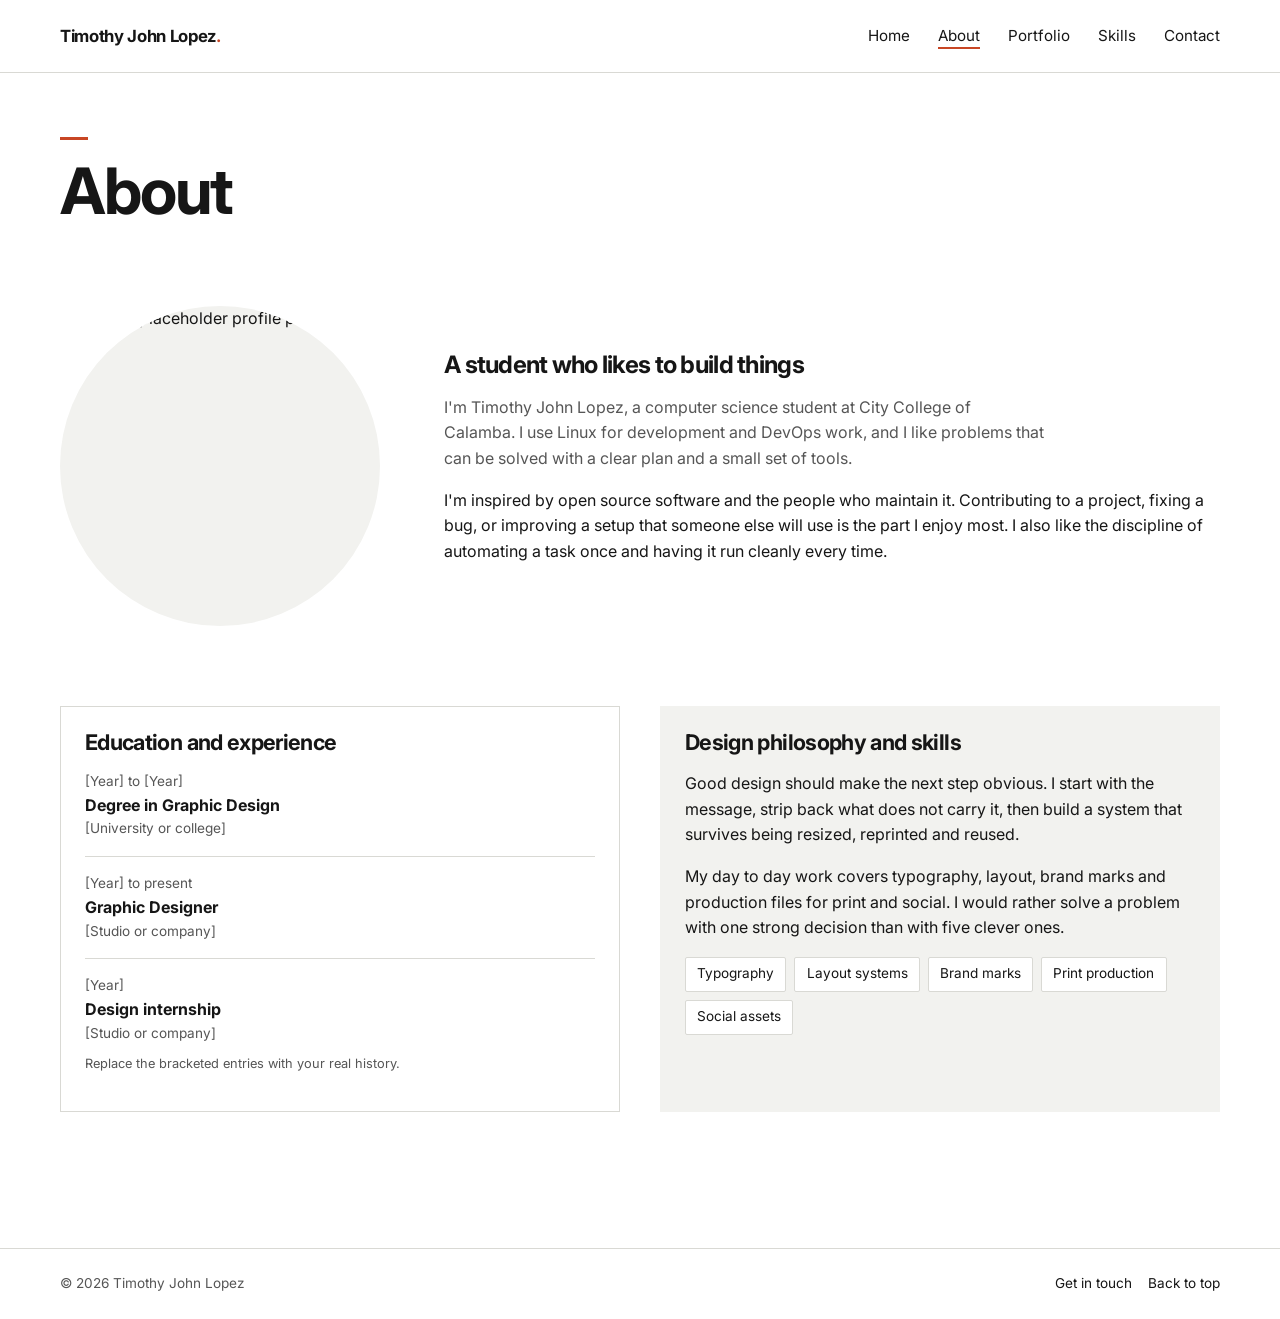
==== about.html @ f4013ae1 "Publish sample portfolio site" ====
<!doctype html>
<html lang="en">
<head>
  <meta charset="utf-8">
  <meta name="viewport" content="width=device-width, initial-scale=1">
  <title>About | Timothy John Lopez, Graphic Designer</title>
  <meta name="description" content="Background, experience and design approach of Timothy John Lopez, graphic designer.">
  <link rel="preconnect" href="https://fonts.googleapis.com">
  <link rel="preconnect" href="https://fonts.gstatic.com" crossorigin>
  <link href="https://fonts.googleapis.com/css2?family=Inter:wght@400;500;600;700&display=swap" rel="stylesheet">
  <link rel="stylesheet" href="style.css">
  <script src="script.js" defer></script>
</head>
<body id="top">
  <header class="site-header">
    <div class="container nav-inner">
      <a class="logo" href="index.html">Timothy John Lopez<span class="logo-dot">.</span></a>
      <button class="nav-toggle" type="button" aria-expanded="false" aria-controls="primary-nav" aria-label="Open menu">
        <span></span><span></span>
      </button>
      <nav class="primary-nav" id="primary-nav" aria-label="Primary navigation">
        <ul>
          <li><a href="index.html">Home</a></li>
          <li><a href="about.html" aria-current="page">About</a></li>
          <li><a href="portfolio.html">Portfolio</a></li>
          <li><a href="skills.html">Skills</a></li>
          <li><a href="contact.html">Contact</a></li>
        </ul>
      </nav>
    </div>
  </header>

  <main>
    <div class="container page-head">
      <span class="section-marker" aria-hidden="true"></span>
      <h1>About</h1>
    </div>

    <!-- Bio: circular portrait placeholder beside a short introduction. -->
    <section class="section--tight" aria-labelledby="bio-title">
      <div class="container bio">
        <img class="portrait" src="https://via.placeholder.com/640x640/ddddd8/4a4a4a?text=Portrait" alt="Circular placeholder profile photo" data-placeholder>
        <div>
          <h2 id="bio-title">A student who likes to build things</h2>
          <p class="lede">I'm Timothy John Lopez, a computer science student at City College of Calamba. I use Linux for development and DevOps work, and I like problems that can be solved with a clear plan and a small set of tools.</p>
          <p>I'm inspired by open source software and the people who maintain it. Contributing to a project, fixing a bug, or improving a setup that someone else will use is the part I enjoy most. I also like the discipline of automating a task once and having it run cleanly every time.</p>
        </div>
      </div>
    </section>

    <!-- Two columns with deliberately different treatments: a record and a statement. -->
    <section class="section--tight" aria-label="Background and approach">
      <div class="container two-col">
        <div class="panel">
          <h2>Education and experience</h2>
          <ul class="timeline">
            <li>
              <span>[Year] to [Year]</span>
              <strong>Degree in Graphic Design</strong>
              <small>[University or college]</small>
            </li>
            <li>
              <span>[Year] to present</span>
              <strong>Graphic Designer</strong>
              <small>[Studio or company]</small>
            </li>
            <li>
              <span>[Year]</span>
              <strong>Design internship</strong>
              <small>[Studio or company]</small>
            </li>
          </ul>
          <p class="note">Replace the bracketed entries with your real history.</p>
        </div>
        <div class="panel panel--tint">
          <h2>Design philosophy and skills</h2>
          <p>Good design should make the next step obvious. I start with the message, strip back what does not carry it, then build a system that survives being resized, reprinted and reused.</p>
          <p>My day to day work covers typography, layout, brand marks and production files for print and social. I would rather solve a problem with one strong decision than with five clever ones.</p>
          <ul class="tag-list">
            <li>Typography</li>
            <li>Layout systems</li>
            <li>Brand marks</li>
            <li>Print production</li>
            <li>Social assets</li>
          </ul>
        </div>
      </div>
    </section>
  </main>

  <footer class="site-footer">
    <div class="container footer-inner">
      <span>&copy; <span id="year">2026</span> Timothy John Lopez</span>
      <div class="footer-links">
        <a href="contact.html">Get in touch</a>
        <a href="#top">Back to top</a>
      </div>
    </div>
  </footer>
</body>
</html>
---- style.css ----
/*
  Design notes, written down per R-31.

  Direction: minimalist editorial portfolio, from the project brief.
  Palette: white and warm greys plus one brick accent (#c84624), sole accent by brief (R-01, R-29).
  Type: Inter with Helvetica fallback, chosen for neutral, legible screen forms (R-06).
  Accent use: section marker, current nav state, primary buttons, focus ring. Nowhere else (R-29).
  Radius: 2px on controls, 50% for the portrait and social icons, pill only on the project pager (R-11).
  Motif: short accent rule above section headings, an editorial print marker (R-20).
  Dials: ENERGY 2, RHYTHM 2, MOTION 1. Hover and focus only, no decorative loops (R-19).
  Theme: light only, specified by the brief so artwork sits on white (R-21).
  Contrast: ink #161616, muted #565656 (7.4:1 on white), accent #c84624 (4.8:1 on white) (R-25).
  Hero scrim: solid translucent black, a readability layer rather than a decorative gradient (R-01).
  Work grids are uniform on purpose: repeated work samples keep attention on the artwork (R-14).
*/

:root {
  --paper: #ffffff;
  --paper-2: #f2f2ef;
  --ink: #161616;
  --muted: #565656;
  --line: #d9d9d4;
  --accent: #c84624;
  --accent-deep: #a9381c;
  --max: 1160px;
  --s1: 0.5rem;
  --s2: 1rem;
  --s3: 1.5rem;
  --s4: 2.5rem;
  --s5: 4rem;
  --s6: 6rem;
  --radius: 2px;
}

*,
*::before,
*::after {
  box-sizing: border-box;
}

html {
  scroll-behavior: smooth;
}

body {
  margin: 0;
  background: var(--paper);
  color: var(--ink);
  font-family: "Inter", "Helvetica Neue", Helvetica, Arial, sans-serif;
  font-size: 16px;
  line-height: 1.6;
  -webkit-font-smoothing: antialiased;
}

img {
  display: block;
  max-width: 100%;
  height: auto;
}

a {
  color: inherit;
}

button,
input,
textarea {
  font: inherit;
}

[hidden] {
  display: none !important;
}

:focus-visible {
  outline: 2px solid var(--accent);
  outline-offset: 3px;
}

.container {
  width: min(100% - 2.5rem, var(--max));
  margin-inline: auto;
}

/* Header and navigation. Solid surface, no blur, so hierarchy stays flat and readable. */
.site-header {
  position: sticky;
  top: 0;
  z-index: 50;
  background: var(--paper);
  border-bottom: 1px solid var(--line);
}

.nav-inner {
  display: flex;
  align-items: center;
  justify-content: space-between;
  gap: var(--s2);
  min-height: 72px;
}

.logo {
  font-size: 1.05rem;
  font-weight: 700;
  letter-spacing: -0.02em;
  text-decoration: none;
}

.logo-dot {
  color: var(--accent);
}

.primary-nav ul {
  display: flex;
  align-items: center;
  gap: 1.75rem;
  margin: 0;
  padding: 0;
  list-style: none;
}

.primary-nav a {
  display: inline-block;
  padding-block: 0.4rem;
  font-size: 0.95rem;
  text-decoration: none;
  text-underline-offset: 6px;
}

.primary-nav a:hover,
.primary-nav a[aria-current="page"] {
  text-decoration: underline;
  text-decoration-color: var(--accent);
  text-decoration-thickness: 2px;
}

.nav-toggle {
  display: none;
  flex-direction: column;
  align-items: center;
  justify-content: center;
  gap: 5px;
  width: 44px;
  height: 44px;
  background: transparent;
  border: 1px solid var(--line);
  border-radius: var(--radius);
  cursor: pointer;
}

.nav-toggle span {
  display: block;
  width: 22px;
  height: 2px;
  background: var(--ink);
  transition: transform 0.15s ease;
}

.nav-toggle[aria-expanded="true"] span:first-child {
  transform: translateY(3.5px) rotate(45deg);
}

.nav-toggle[aria-expanded="true"] span:last-child {
  transform: translateY(-3.5px) rotate(-45deg);
}

/* Shared section furniture. */
.section {
  padding-block: var(--s5);
}

.section--tight {
  padding-block: var(--s4);
}

.section-marker {
  display: block;
  width: 28px;
  height: 3px;
  margin-bottom: var(--s2);
  background: var(--accent);
}

.section-head {
  margin-bottom: var(--s4);
}

h1,
h2,
h3,
p {
  margin-top: 0;
}

h1,
h2 {
  margin-bottom: 0;
  font-weight: 700;
  letter-spacing: -0.03em;
  line-height: 1.1;
}

.section-head h2 {
  font-size: clamp(1.75rem, 4vw, 2.5rem);
}

.page-head {
  padding-block: var(--s5) var(--s4);
}

.page-head h1 {
  font-size: clamp(2.25rem, 7vw, 4rem);
}

.lede {
  max-width: 60ch;
  margin-top: var(--s2);
  color: var(--muted);
}

.note {
  margin-top: 0.6rem;
  color: var(--muted);
  font-size: 0.8rem;
}

/* Buttons. */
.btn {
  display: inline-flex;
  align-items: center;
  justify-content: center;
  min-height: 44px;
  padding: 0.7rem 1.2rem;
  border: 1px solid var(--accent);
  border-radius: var(--radius);
  background: var(--accent);
  color: #ffffff;
  font-weight: 600;
  text-decoration: none;
  cursor: pointer;
}

.btn:hover {
  border-color: var(--accent-deep);
  background: var(--accent-deep);
}

.btn--ghost {
  border-color: var(--line);
  background: transparent;
  color: var(--ink);
}

.btn--ghost:hover {
  border-color: var(--ink);
  background: var(--paper-2);
  color: var(--ink);
}

/* Media wrappers carry the loading state before a placeholder image resolves. */
.media {
  overflow: hidden;
  background: var(--paper-2);
}

.media img {
  width: 100%;
  height: 100%;
  object-fit: cover;
}

/* Home hero. The scrim is functional: it guarantees text contrast over any image. */
.hero {
  position: relative;
  display: grid;
  align-items: end;
  min-height: min(78vh, 720px);
  overflow: hidden;
  background: #2b2b2b;
}

.hero__img,
.hero__scrim {
  position: absolute;
  inset: 0;
}

.hero__img {
  width: 100%;
  height: 100%;
  object-fit: cover;
}

.hero__scrim {
  background: rgba(12, 12, 12, 0.62);
}

.hero__content {
  position: relative;
  padding-block: var(--s6);
  color: #ffffff;
}

.hero h1 {
  max-width: 20ch;
  margin-bottom: var(--s2);
  font-size: clamp(2.25rem, 6vw, 4.25rem);
}

.hero p {
  max-width: 52ch;
  margin-bottom: var(--s3);
  color: #ededed;
  font-size: 1.05rem;
}

/* Featured work and gallery grids. */
.work-grid,
.gallery {
  display: grid;
  grid-template-columns: repeat(3, minmax(0, 1fr));
  gap: var(--s3);
}

.work-card {
  display: block;
  text-decoration: none;
}

.work-card .media {
  aspect-ratio: 4 / 3;
}

.work-card:hover .media img {
  opacity: 0.88;
}

.work-card__meta {
  display: flex;
  justify-content: space-between;
  gap: var(--s2);
  margin-top: 0.85rem;
  padding-top: 0.85rem;
  border-top: 1px solid var(--line);
}

.work-card__title {
  font-weight: 600;
}

.work-card__cat {
  color: var(--muted);
  font-size: 0.85rem;
}

.filters {
  display: flex;
  flex-wrap: wrap;
  gap: 0.5rem;
  margin-bottom: var(--s4);
}

.filter-btn {
  min-height: 44px;
  padding-inline: var(--s2);
  border: 1px solid var(--line);
  border-radius: var(--radius);
  background: transparent;
  color: var(--ink);
  font-size: 0.9rem;
  cursor: pointer;
}

.filter-btn:hover {
  border-color: var(--ink);
}

.filter-btn[aria-pressed="true"] {
  border-color: var(--ink);
  background: var(--ink);
  color: #ffffff;
}

.gallery {
  gap: var(--s4) var(--s2);
}

.gallery__item {
  margin: 0;
  min-width: 0;
}

.gallery__item a {
  display: block;
  text-decoration: none;
}

.gallery .media {
  aspect-ratio: 7 / 5;
}

.gallery__caption {
  padding-top: 0.7rem;
}

.gallery__caption strong {
  display: block;
  font-size: 0.95rem;
}

.gallery__caption span {
  color: var(--muted);
  font-size: 0.8rem;
}

.grid-empty {
  margin: 0;
  padding: var(--s4);
  border: 1px dashed var(--line);
  color: var(--muted);
  text-align: center;
}

/* About page. Left column reads as a record, right column as a statement. */
.bio {
  display: grid;
  grid-template-columns: 320px minmax(0, 1fr);
  align-items: center;
  gap: var(--s5);
}

.portrait {
  width: 320px;
  height: 320px;
  border-radius: 50%;
  object-fit: cover;
  background: var(--paper-2);
}

.two-col {
  display: grid;
  grid-template-columns: repeat(2, minmax(0, 1fr));
  gap: var(--s4);
}

.panel {
  padding: var(--s3);
  border: 1px solid var(--line);
}

.panel--tint {
  border-color: transparent;
  background: var(--paper-2);
}

.panel h2 {
  margin-bottom: var(--s2);
  font-size: 1.35rem;
}

.timeline {
  margin: 0;
  padding: 0;
  list-style: none;
}

.timeline li {
  padding-block: var(--s2);
  border-bottom: 1px solid var(--line);
}

.timeline li:first-child {
  padding-top: 0;
}

.timeline li:last-child {
  border-bottom: 0;
  padding-bottom: 0;
}

.timeline span,
.timeline small {
  display: block;
  color: var(--muted);
  font-size: 0.85rem;
}

.tag-list {
  display: flex;
  flex-wrap: wrap;
  gap: 0.5rem;
  margin: var(--s2) 0 0;
  padding: 0;
  list-style: none;
}

.tag-list li {
  padding: 0.35rem 0.7rem;
  border: 1px solid var(--line);
  border-radius: var(--radius);
  background: var(--paper);
  font-size: 0.85rem;
}

/* Project detail. */
.project-head h1 {
  font-size: clamp(2.25rem, 6vw, 3.75rem);
}

.project-main {
  aspect-ratio: 16 / 9;
}

.info-grid,
.visuals {
  display: grid;
  grid-template-columns: repeat(2, minmax(0, 1fr));
  gap: var(--s4);
}

.info-grid h2,
.visuals h2 {
  margin-bottom: var(--s2);
  font-size: 1.35rem;
}

.tool-list {
  display: flex;
  flex-wrap: wrap;
  gap: 0.5rem;
  margin: 0;
  padding: 0;
  list-style: none;
}

.tool-list li {
  padding: 0.35rem 0.7rem;
  border-radius: var(--radius);
  background: var(--paper-2);
  font-size: 0.9rem;
}

.visuals figure {
  margin: 0;
}

.visuals .media {
  aspect-ratio: 8 / 5;
}

.visuals figcaption {
  padding-top: 0.6rem;
  color: var(--muted);
  font-size: 0.85rem;
}

.pager {
  display: flex;
  align-items: stretch;
  justify-content: center;
  width: max-content;
  max-width: 100%;
  margin: var(--s5) auto 0;
  overflow: hidden;
  border: 1px solid var(--line);
  border-radius: 999px;
}

.pager a {
  display: inline-flex;
  align-items: center;
  min-height: 46px;
  padding: 0.6rem 1.4rem;
  font-size: 0.9rem;
  text-decoration: none;
}

.pager a:hover {
  background: var(--paper-2);
  color: var(--accent-deep);
}

.pager__divider {
  width: 1px;
  background: var(--line);
}

/* Skills page. */
.skill-row + .skill-row {
  margin-top: 1.1rem;
}

.skill-row__head {
  display: flex;
  justify-content: space-between;
  gap: var(--s2);
  margin-bottom: 0.4rem;
  font-size: 0.9rem;
}

.skill-row__level {
  color: var(--muted);
}

.bar {
  height: 6px;
  overflow: hidden;
  border-radius: var(--radius);
  background: var(--paper-2);
}

.bar span {
  display: block;
  height: 100%;
  border-radius: var(--radius);
  background: var(--accent);
}

.soft-list {
  margin: 0;
  padding: 0;
  list-style: none;
}

.soft-list li {
  padding-block: 0.9rem;
  border-bottom: 1px solid var(--line);
}

.soft-list li:first-child {
  padding-top: 0;
}

.soft-list li:last-child {
  border-bottom: 0;
  padding-bottom: 0;
}

.soft-list strong,
.soft-list span {
  display: block;
}

.soft-list span {
  color: var(--muted);
  font-size: 0.9rem;
}

.resume {
  margin-top: var(--s4);
  text-align: center;
}

.testimonial {
  margin-top: var(--s5);
  padding: var(--s4);
  background: var(--paper-2);
}

.testimonial h2 {
  margin-bottom: var(--s2);
  font-size: 1.35rem;
}

.testimonial__placeholder {
  padding: var(--s3);
  border: 1px dashed var(--line);
  background: var(--paper);
  color: var(--muted);
}

/* Contact page. */
.contact-layout {
  display: grid;
  grid-template-columns: 280px minmax(0, 1fr);
  align-items: start;
  gap: var(--s5);
}

.socials {
  display: flex;
  gap: 0.75rem;
  margin: var(--s2) 0 0;
  padding: 0;
  list-style: none;
}

.socials a {
  display: grid;
  place-items: center;
  width: 48px;
  height: 48px;
  border: 1px solid var(--line);
  border-radius: 50%;
}

.socials a:hover {
  border-color: var(--accent);
  color: var(--accent);
}

.socials svg {
  width: 20px;
  height: 20px;
  fill: currentColor;
}

.form-card {
  max-width: 560px;
  margin-inline: auto;
}

.field {
  margin-bottom: 1.1rem;
}

.field label {
  display: block;
  margin-bottom: 0.4rem;
  font-size: 0.9rem;
  font-weight: 600;
}

.field input,
.field textarea {
  width: 100%;
  min-height: 44px;
  padding: 0.7rem 0.8rem;
  border: 1px solid var(--line);
  border-radius: var(--radius);
  background: #ffffff;
  color: var(--ink);
}

.field textarea {
  min-height: 140px;
  resize: vertical;
}

.form-status {
  margin-top: var(--s2);
  font-size: 0.9rem;
}

/* Footer. */
.site-footer {
  margin-top: var(--s6);
  padding-block: var(--s3);
  border-top: 1px solid var(--line);
}

.footer-inner {
  display: flex;
  flex-wrap: wrap;
  align-items: center;
  justify-content: space-between;
  gap: var(--s2);
  color: var(--muted);
  font-size: 0.85rem;
}

.footer-links {
  display: flex;
  gap: var(--s2);
}

.footer-inner a {
  color: var(--ink);
  text-decoration: none;
}

.footer-inner a:hover {
  color: var(--accent);
}

@media (max-width: 980px) {
  .work-grid,
  .gallery {
    grid-template-columns: repeat(2, minmax(0, 1fr));
  }

  .bio {
    grid-template-columns: 220px minmax(0, 1fr);
    gap: var(--s4);
  }

  .portrait {
    width: 220px;
    height: 220px;
  }

  .contact-layout {
    grid-template-columns: 1fr;
    gap: var(--s4);
  }
}

@media (max-width: 760px) {
  .nav-toggle {
    display: flex;
  }

  .primary-nav {
    display: none;
    position: absolute;
    top: 100%;
    right: 0;
    left: 0;
    border-bottom: 1px solid var(--line);
    background: var(--paper);
  }

  .primary-nav.is-open {
    display: block;
  }

  .primary-nav ul {
    flex-direction: column;
    align-items: stretch;
    gap: 0;
    padding: 0.5rem 1.25rem 1rem;
  }

  .primary-nav li + li {
    border-top: 1px solid var(--line);
  }

  .primary-nav a {
    padding-block: 0.85rem;
  }
}

@media (max-width: 640px) {
  .section {
    padding-block: var(--s4);
  }

  .page-head,
  .project-head {
    padding-block: var(--s4) var(--s3);
  }

  .hero__content {
    padding-block: var(--s5);
  }

  .bio,
  .two-col,
  .info-grid,
  .visuals {
    grid-template-columns: minmax(0, 1fr);
  }

  .bio {
    justify-items: start;
  }

  .work-grid,
  .gallery {
    grid-template-columns: minmax(0, 1fr);
  }

  .pager a {
    padding-inline: 0.9rem;
  }
}

@media (prefers-reduced-motion: reduce) {
  html {
    scroll-behavior: auto;
  }

  *,
  *::before,
  *::after {
    transition-duration: 0.01ms !important;
    animation-duration: 0.01ms !important;
  }
}
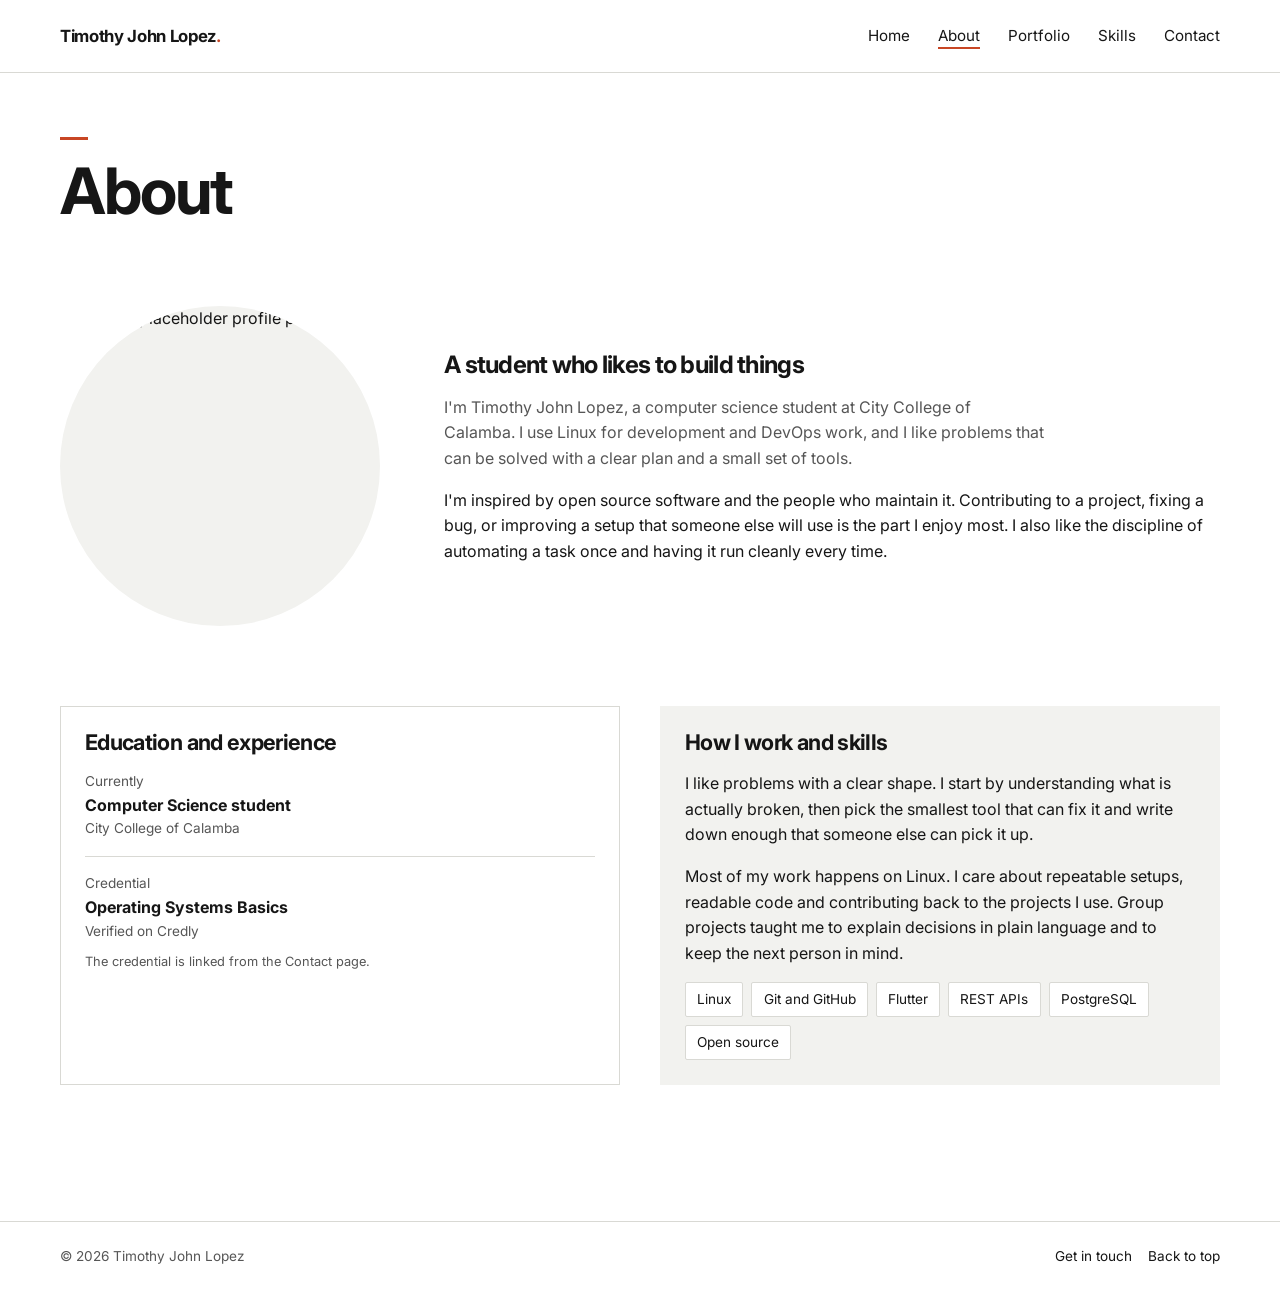
==== commit 0b784124: "Retarget site to CS and Linux profile, add user image" ====
--- a/about.html
+++ b/about.html
@@ -3,8 +3,8 @@
 <head>
   <meta charset="utf-8">
   <meta name="viewport" content="width=device-width, initial-scale=1">
-  <title>About | Timothy John Lopez, Graphic Designer</title>
-  <meta name="description" content="Background, experience and design approach of Timothy John Lopez, graphic designer.">
+  <title>About | Timothy John Lopez, Computer Science Student</title>
+  <meta name="description" content="Background, experience and approach of Timothy John Lopez, computer science student.">
   <link rel="preconnect" href="https://fonts.googleapis.com">
   <link rel="preconnect" href="https://fonts.gstatic.com" crossorigin>
   <link href="https://fonts.googleapis.com/css2?family=Inter:wght@400;500;600;700&display=swap" rel="stylesheet">
@@ -55,33 +55,29 @@
           <h2>Education and experience</h2>
           <ul class="timeline">
             <li>
-              <span>[Year] to [Year]</span>
-              <strong>Degree in Graphic Design</strong>
-              <small>[University or college]</small>
+              <span>Currently</span>
+              <strong>Computer Science student</strong>
+              <small>City College of Calamba</small>
             </li>
             <li>
-              <span>[Year] to present</span>
-              <strong>Graphic Designer</strong>
-              <small>[Studio or company]</small>
-            </li>
-            <li>
-              <span>[Year]</span>
-              <strong>Design internship</strong>
-              <small>[Studio or company]</small>
+              <span>Credential</span>
+              <strong>Operating Systems Basics</strong>
+              <small>Verified on Credly</small>
             </li>
           </ul>
-          <p class="note">Replace the bracketed entries with your real history.</p>
+          <p class="note">The credential is linked from the Contact page.</p>
         </div>
         <div class="panel panel--tint">
-          <h2>Design philosophy and skills</h2>
-          <p>Good design should make the next step obvious. I start with the message, strip back what does not carry it, then build a system that survives being resized, reprinted and reused.</p>
-          <p>My day to day work covers typography, layout, brand marks and production files for print and social. I would rather solve a problem with one strong decision than with five clever ones.</p>
+          <h2>How I work and skills</h2>
+          <p>I like problems with a clear shape. I start by understanding what is actually broken, then pick the smallest tool that can fix it and write down enough that someone else can pick it up.</p>
+          <p>Most of my work happens on Linux. I care about repeatable setups, readable code and contributing back to the projects I use. Group projects taught me to explain decisions in plain language and to keep the next person in mind.</p>
           <ul class="tag-list">
-            <li>Typography</li>
-            <li>Layout systems</li>
-            <li>Brand marks</li>
-            <li>Print production</li>
-            <li>Social assets</li>
+            <li>Linux</li>
+            <li>Git and GitHub</li>
+            <li>Flutter</li>
+            <li>REST APIs</li>
+            <li>PostgreSQL</li>
+            <li>Open source</li>
           </ul>
         </div>
       </div>
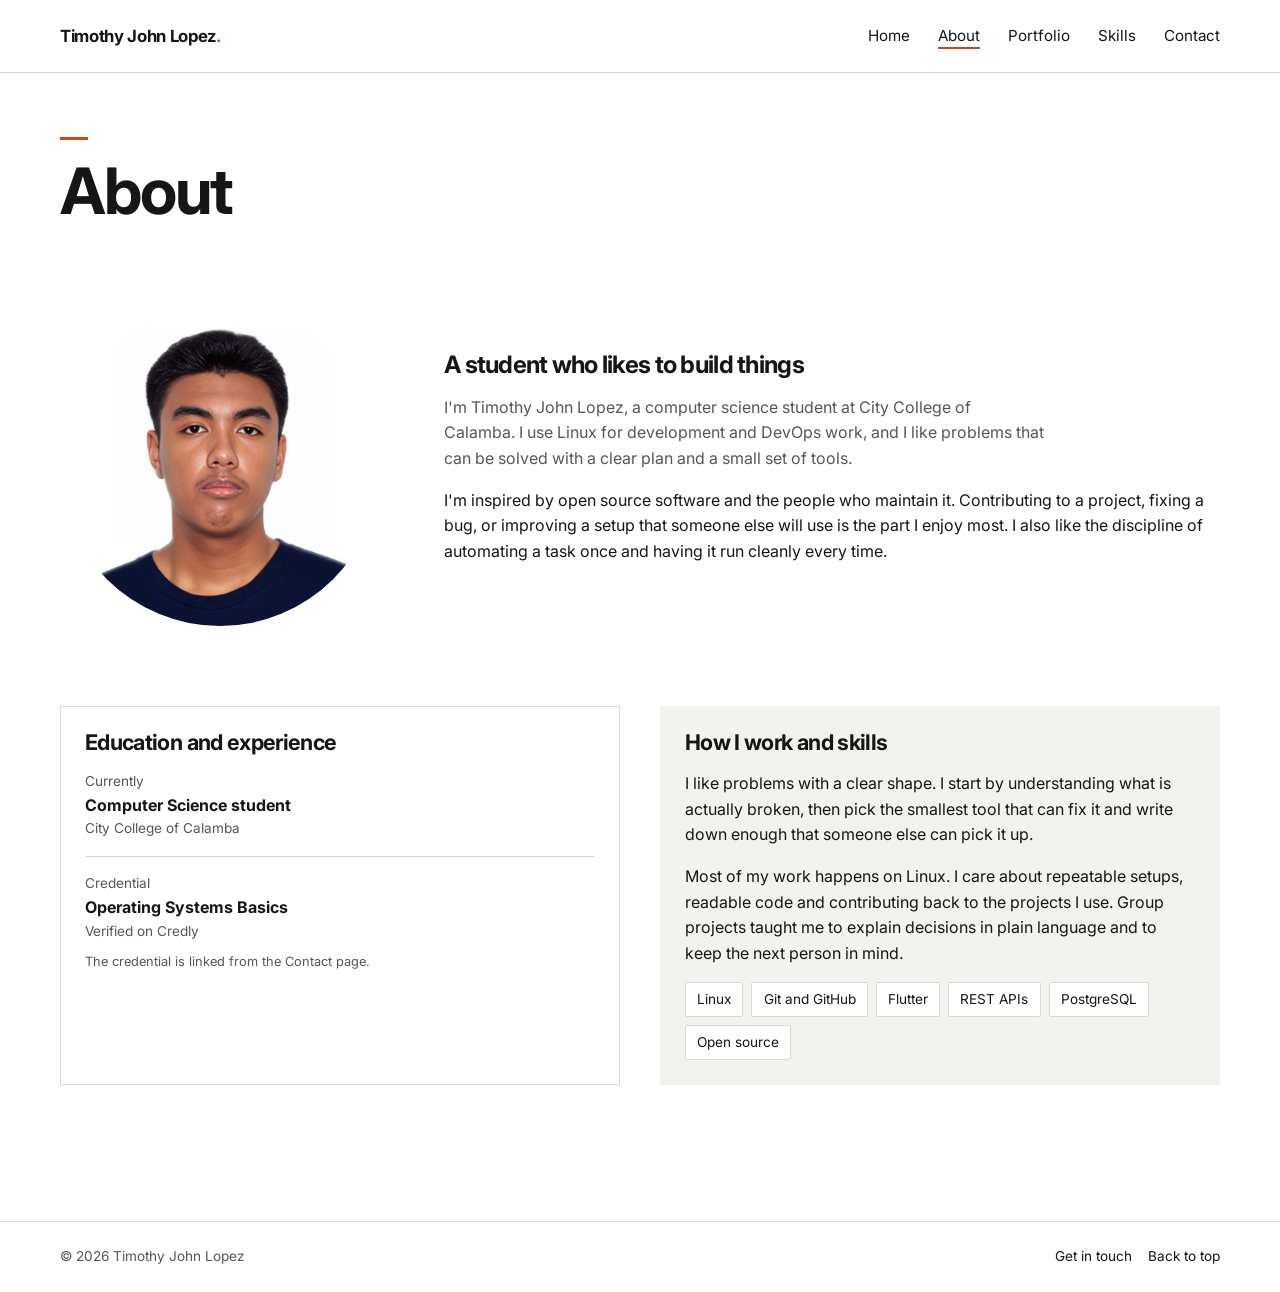
==== commit d7b30169: "Move user image from hero to About portrait" ====
--- a/about.html
+++ b/about.html
@@ -36,10 +36,10 @@
       <h1>About</h1>
     </div>
 
-    <!-- Bio: circular portrait placeholder beside a short introduction. -->
+    <!-- Bio: circular portrait beside a short introduction. -->
     <section class="section--tight" aria-labelledby="bio-title">
       <div class="container bio">
-        <img class="portrait" src="https://via.placeholder.com/640x640/ddddd8/4a4a4a?text=Portrait" alt="Circular placeholder profile photo" data-placeholder>
+        <img class="portrait" src="assets/2x2Pic.png" alt="Two by two picture shared by Timothy">
         <div>
           <h2 id="bio-title">A student who likes to build things</h2>
           <p class="lede">I'm Timothy John Lopez, a computer science student at City College of Calamba. I use Linux for development and DevOps work, and I like problems that can be solved with a clear plan and a small set of tools.</p>
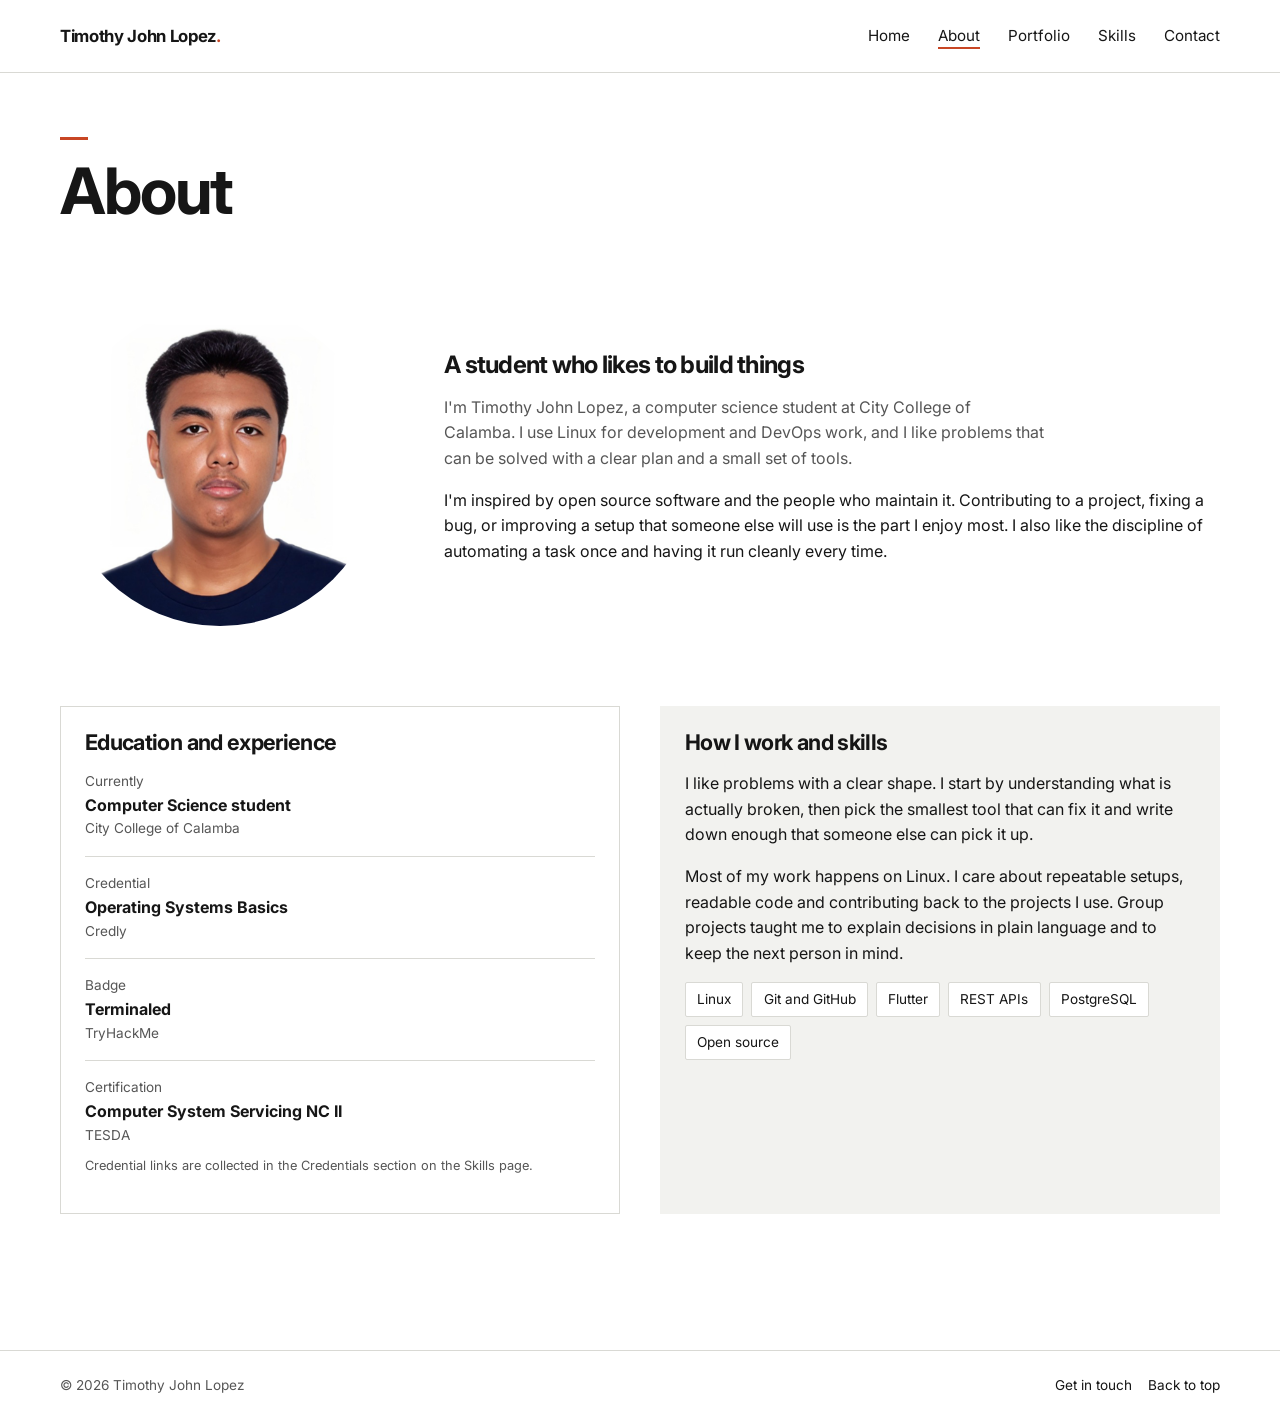
==== commit 0ca796d2: "Add TryHackMe and TESDA credentials" ====
--- a/about.html
+++ b/about.html
@@ -62,10 +62,20 @@
             <li>
               <span>Credential</span>
               <strong>Operating Systems Basics</strong>
-              <small>Verified on Credly</small>
+              <small>Credly</small>
+            </li>
+            <li>
+              <span>Badge</span>
+              <strong>Terminaled</strong>
+              <small>TryHackMe</small>
+            </li>
+            <li>
+              <span>Certification</span>
+              <strong>Computer System Servicing NC II</strong>
+              <small>TESDA</small>
             </li>
           </ul>
-          <p class="note">The credential is linked from the Contact page.</p>
+          <p class="note">Credential links are collected in the Credentials section on the Skills page.</p>
         </div>
         <div class="panel panel--tint">
           <h2>How I work and skills</h2>
--- a/style.css
+++ b/style.css
@@ -485,6 +485,16 @@
   font-size: 0.85rem;
 }
 
+.timeline a {
+  color: var(--muted);
+  text-decoration: underline;
+  text-underline-offset: 3px;
+}
+
+.timeline a:hover {
+  color: var(--accent-deep);
+}
+
 .tag-list {
   display: flex;
   flex-wrap: wrap;
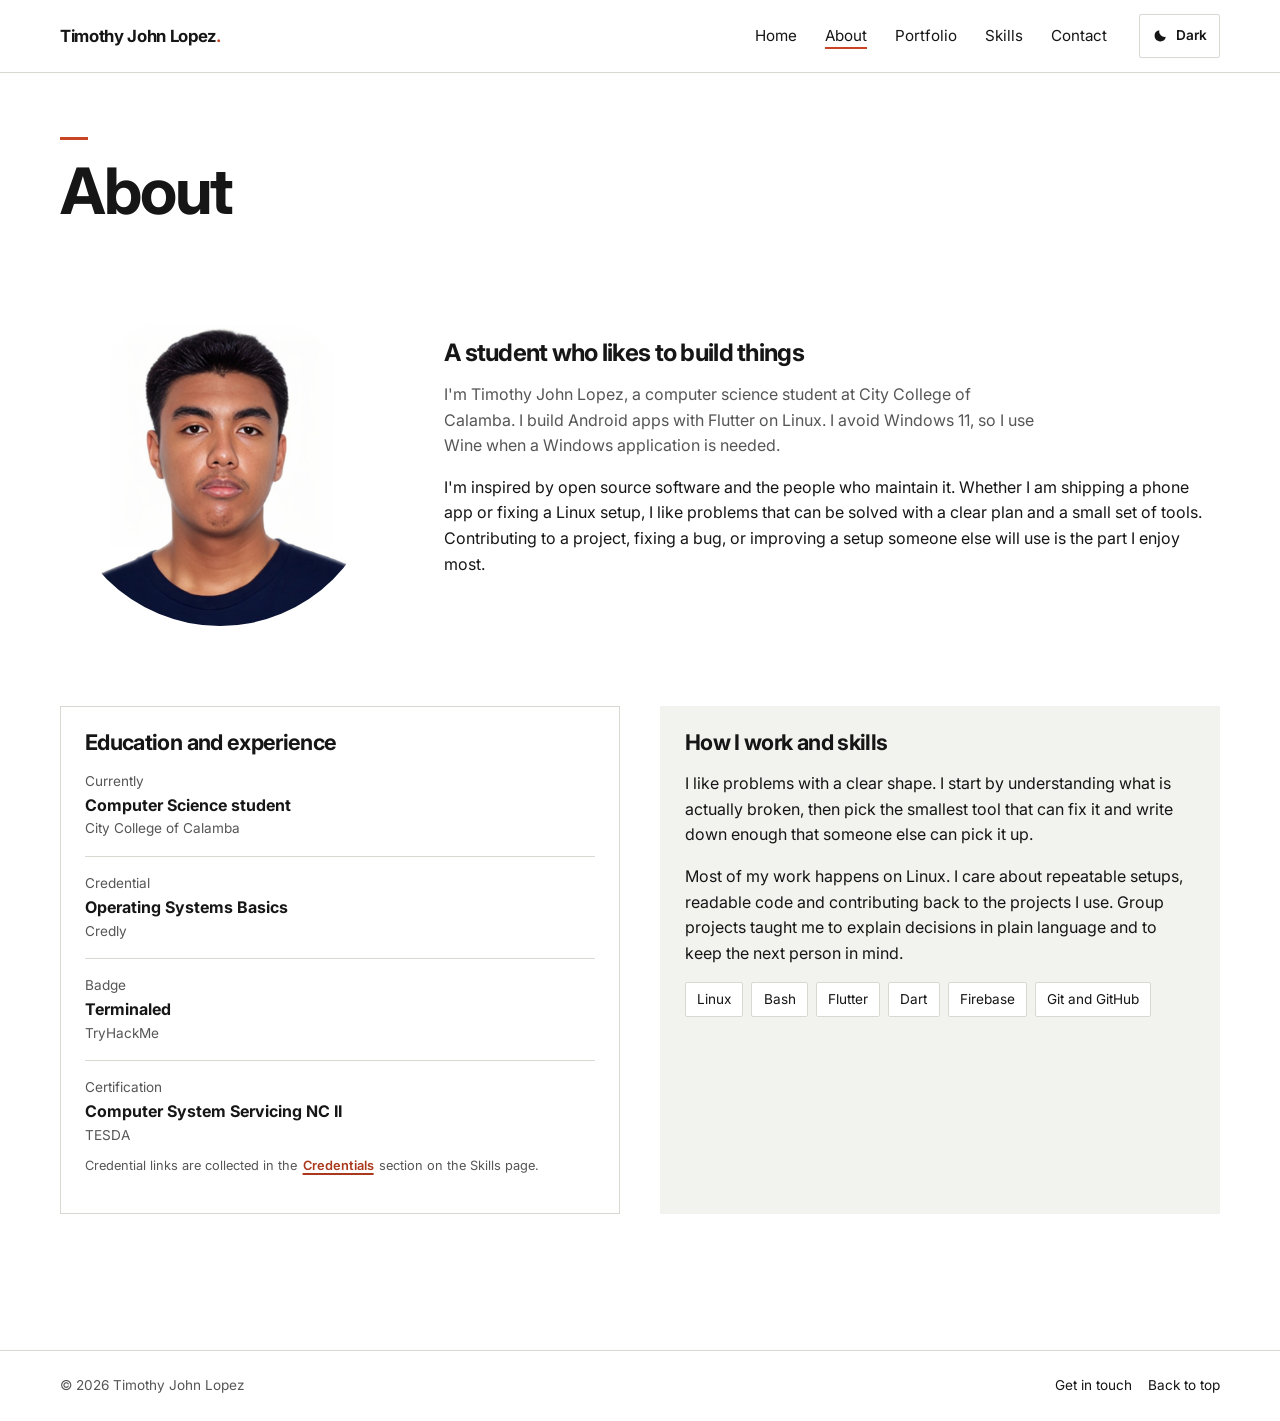
==== commit c2e8ea5f: "Rebuild portfolio around approved projects and improve usability" ====
--- a/about.html
+++ b/about.html
@@ -9,15 +9,20 @@
   <link rel="preconnect" href="https://fonts.gstatic.com" crossorigin>
   <link href="https://fonts.googleapis.com/css2?family=Inter:wght@400;500;600;700&display=swap" rel="stylesheet">
   <link rel="stylesheet" href="style.css">
+  <script>
+    try {
+      if (localStorage.getItem("portfolio-theme") === "dark") {
+        document.documentElement.dataset.theme = "dark";
+      }
+    } catch (error) {}
+  </script>
   <script src="script.js" defer></script>
 </head>
 <body id="top">
+  <a class="skip-link" href="#main">Skip to content</a>
   <header class="site-header">
     <div class="container nav-inner">
       <a class="logo" href="index.html">Timothy John Lopez<span class="logo-dot">.</span></a>
-      <button class="nav-toggle" type="button" aria-expanded="false" aria-controls="primary-nav" aria-label="Open menu">
-        <span></span><span></span>
-      </button>
       <nav class="primary-nav" id="primary-nav" aria-label="Primary navigation">
         <ul>
           <li><a href="index.html">Home</a></li>
@@ -27,10 +32,18 @@
           <li><a href="contact.html">Contact</a></li>
         </ul>
       </nav>
+      <button class="theme-toggle" id="theme-toggle" type="button" aria-pressed="false" aria-label="Switch to dark theme" title="Switch to dark theme">
+        <svg class="theme-toggle__moon" viewBox="0 0 24 24" aria-hidden="true"><path d="M20.7 13.2A8.5 8.5 0 0 1 10.8 3.3a8.5 8.5 0 1 0 9.9 9.9z"/></svg>
+        <svg class="theme-toggle__sun" viewBox="0 0 24 24" aria-hidden="true"><circle cx="12" cy="12" r="4"/><path d="M12 2v2M12 20v2M4.9 4.9l1.4 1.4M17.7 17.7l1.4 1.4M2 12h2M20 12h2M4.9 19.1l1.4-1.4M17.7 6.3l1.4-1.4"/></svg>
+        <span class="theme-toggle__label">Dark</span>
+      </button>
+      <button class="nav-toggle" type="button" aria-expanded="false" aria-controls="primary-nav" aria-label="Open menu">
+        <span></span><span></span>
+      </button>
     </div>
   </header>
 
-  <main>
+  <main id="main">
     <div class="container page-head">
       <span class="section-marker" aria-hidden="true"></span>
       <h1>About</h1>
@@ -42,8 +55,8 @@
         <img class="portrait" src="assets/2x2Pic.png" alt="Two by two picture shared by Timothy">
         <div>
           <h2 id="bio-title">A student who likes to build things</h2>
-          <p class="lede">I'm Timothy John Lopez, a computer science student at City College of Calamba. I use Linux for development and DevOps work, and I like problems that can be solved with a clear plan and a small set of tools.</p>
-          <p>I'm inspired by open source software and the people who maintain it. Contributing to a project, fixing a bug, or improving a setup that someone else will use is the part I enjoy most. I also like the discipline of automating a task once and having it run cleanly every time.</p>
+          <p class="lede">I'm Timothy John Lopez, a computer science student at City College of Calamba. I build Android apps with Flutter on Linux. I avoid Windows 11, so I use Wine when a Windows application is needed.</p>
+          <p>I'm inspired by open source software and the people who maintain it. Whether I am shipping a phone app or fixing a Linux setup, I like problems that can be solved with a clear plan and a small set of tools. Contributing to a project, fixing a bug, or improving a setup someone else will use is the part I enjoy most.</p>
         </div>
       </div>
     </section>
@@ -75,7 +88,7 @@
               <small>TESDA</small>
             </li>
           </ul>
-          <p class="note">Credential links are collected in the Credentials section on the Skills page.</p>
+          <p class="note">Credential links are collected in the <a class="text-link" href="skills.html#credentials-title">Credentials</a> section on the Skills page.</p>
         </div>
         <div class="panel panel--tint">
           <h2>How I work and skills</h2>
@@ -83,11 +96,11 @@
           <p>Most of my work happens on Linux. I care about repeatable setups, readable code and contributing back to the projects I use. Group projects taught me to explain decisions in plain language and to keep the next person in mind.</p>
           <ul class="tag-list">
             <li>Linux</li>
+            <li>Bash</li>
+            <li>Flutter</li>
+            <li>Dart</li>
+            <li>Firebase</li>
             <li>Git and GitHub</li>
-            <li>Flutter</li>
-            <li>REST APIs</li>
-            <li>PostgreSQL</li>
-            <li>Open source</li>
           </ul>
         </div>
       </div>
--- a/style.css
+++ b/style.css
@@ -4,12 +4,12 @@
   Direction: minimalist editorial portfolio, from the project brief.
   Palette: white and warm greys plus one brick accent (#c84624), sole accent by brief (R-01, R-29).
   Type: Inter with Helvetica fallback, chosen for neutral, legible screen forms (R-06).
-  Accent use: section marker, current nav state, primary buttons, focus ring. Nowhere else (R-29).
+  Accent use: section marker, current nav state, primary buttons, focus ring and inline links (R-29).
   Radius: 2px on controls, 50% for the portrait and social icons, pill only on the project pager (R-11).
   Motif: short accent rule above section headings, an editorial print marker (R-20).
   Dials: ENERGY 2, RHYTHM 2, MOTION 1. Hover and focus only, no decorative loops (R-19).
-  Theme: light only, specified by the brief so artwork sits on white (R-21).
-  Contrast: ink #161616, muted #565656 (7.4:1 on white), accent #c84624 (4.8:1 on white) (R-25).
+  Theme: light default with a dark option saved in local storage, both tuned for the same accent (R-21).
+  Contrast: light uses ink #161616, muted #565656 and accent #c84624. Dark uses ink #f2f2ef, muted #b9b9b4 and accent #ef7a58 (R-25).
   Hero scrim: solid translucent black, a readability layer rather than a decorative gradient (R-01).
   Work grids are uniform on purpose: repeated work samples keep attention on the artwork (R-14).
 */
@@ -22,6 +22,10 @@
   --line: #d9d9d4;
   --accent: #c84624;
   --accent-deep: #a9381c;
+  --link: #a9381c;
+  --on-accent: #ffffff;
+  --on-ink: #ffffff;
+  color-scheme: light;
   --max: 1160px;
   --s1: 0.5rem;
   --s2: 1rem;
@@ -32,6 +36,20 @@
   --radius: 2px;
 }
 
+html[data-theme="dark"] {
+  --paper: #121212;
+  --paper-2: #1c1c1a;
+  --ink: #f2f2ef;
+  --muted: #b9b9b4;
+  --line: #383837;
+  --accent: #ef7a58;
+  --accent-deep: #ff9d80;
+  --link: #ff9d80;
+  --on-accent: #1a100d;
+  --on-ink: #121212;
+  color-scheme: dark;
+}
+
 *,
 *::before,
 *::after {
@@ -77,6 +95,27 @@
   outline-offset: 3px;
 }
 
+.skip-link {
+  position: absolute;
+  top: -100px;
+  left: var(--s2);
+  z-index: 100;
+  padding: 0.6rem 0.9rem;
+  background: var(--ink);
+  color: var(--on-ink);
+  font-size: 0.9rem;
+  font-weight: 600;
+  text-decoration: none;
+}
+
+.skip-link:focus {
+  top: var(--s2);
+}
+
+main {
+  scroll-margin-top: 88px;
+}
+
 .container {
   width: min(100% - 2.5rem, var(--max));
   margin-inline: auto;
@@ -94,12 +133,12 @@
 .nav-inner {
   display: flex;
   align-items: center;
-  justify-content: space-between;
   gap: var(--s2);
   min-height: 72px;
 }
 
 .logo {
+  margin-right: auto;
   font-size: 1.05rem;
   font-weight: 700;
   letter-spacing: -0.02em;
@@ -108,6 +147,11 @@
 
 .logo-dot {
   color: var(--accent);
+}
+
+.primary-nav {
+  order: 2;
+  margin-right: var(--s2);
 }
 
 .primary-nav ul {
@@ -134,7 +178,52 @@
   text-decoration-thickness: 2px;
 }
 
+.theme-toggle {
+  order: 3;
+  display: inline-flex;
+  align-items: center;
+  justify-content: center;
+  gap: 0.5rem;
+  min-height: 44px;
+  padding: 0 0.75rem;
+  border: 1px solid var(--line);
+  border-radius: var(--radius);
+  background: transparent;
+  color: var(--ink);
+  font-size: 0.85rem;
+  font-weight: 600;
+  cursor: pointer;
+}
+
+.theme-toggle:hover {
+  border-color: var(--ink);
+  background: var(--paper-2);
+}
+
+.theme-toggle svg {
+  width: 16px;
+  height: 16px;
+  fill: currentColor;
+}
+
+.theme-toggle__sun {
+  display: none;
+  fill: none;
+  stroke: currentColor;
+  stroke-width: 2;
+  stroke-linecap: round;
+}
+
+html[data-theme="dark"] .theme-toggle__moon {
+  display: none;
+}
+
+html[data-theme="dark"] .theme-toggle__sun {
+  display: block;
+}
+
 .nav-toggle {
+  order: 4;
   display: none;
   flex-direction: column;
   align-items: center;
@@ -234,7 +323,7 @@
   border: 1px solid var(--accent);
   border-radius: var(--radius);
   background: var(--accent);
-  color: #ffffff;
+  color: var(--on-accent);
   font-weight: 600;
   text-decoration: none;
   cursor: pointer;
@@ -257,7 +346,7 @@
   color: var(--ink);
 }
 
-/* Media wrappers carry the loading state before a placeholder image resolves. */
+/* Media wrappers hold the aspect ratio while an image loads. */
 .media {
   overflow: hidden;
   background: var(--paper-2);
@@ -378,7 +467,7 @@
 .filter-btn[aria-pressed="true"] {
   border-color: var(--ink);
   background: var(--ink);
-  color: #ffffff;
+  color: var(--on-ink);
 }
 
 .gallery {
@@ -458,6 +547,35 @@
   font-size: 1.35rem;
 }
 
+.panel h3 {
+  margin: var(--s3) 0 var(--s2);
+  font-size: 1rem;
+}
+
+.focus__media {
+  aspect-ratio: 16 / 9;
+  margin-bottom: var(--s3);
+}
+
+.focus h3 {
+  margin-top: 0;
+  font-size: 1.15rem;
+}
+
+.focus p {
+  color: var(--muted);
+}
+
+.focus a {
+  display: inline-block;
+  margin-top: var(--s3);
+  color: var(--link);
+  font-weight: 600;
+  text-decoration: underline;
+  text-decoration-thickness: 2px;
+  text-underline-offset: 3px;
+}
+
 .timeline {
   margin: 0;
   padding: 0;
@@ -485,14 +603,60 @@
   font-size: 0.85rem;
 }
 
+.text-link {
+  padding: 0.05rem 0.1rem;
+  border-radius: var(--radius);
+  color: var(--link);
+  font-weight: 600;
+  text-decoration: underline;
+  text-decoration-thickness: 2px;
+  text-underline-offset: 3px;
+}
+
+.text-link:hover,
+.text-link:focus-visible {
+  background: var(--paper-2);
+  color: var(--accent-deep);
+}
+
 .timeline a {
-  color: var(--muted);
+  color: var(--link);
+  font-weight: 600;
   text-decoration: underline;
+  text-decoration-thickness: 2px;
   text-underline-offset: 3px;
 }
 
-.timeline a:hover {
+.timeline a:hover,
+.timeline a:focus-visible {
+  background: var(--paper-2);
   color: var(--accent-deep);
+}
+
+.credential__kind {
+  display: block;
+  color: var(--muted);
+  font-size: 0.8rem;
+  letter-spacing: 0.04em;
+  text-transform: uppercase;
+}
+
+.credential__name {
+  display: block;
+  margin-top: 0.15rem;
+  font-size: 1.05rem;
+}
+
+.credential__meta {
+  color: var(--muted);
+  font-size: 0.9rem;
+}
+
+.credential__links {
+  display: flex;
+  flex-wrap: wrap;
+  gap: 0.5rem 1rem;
+  margin-top: 0.6rem;
 }
 
 .tag-list {
@@ -587,12 +751,60 @@
 
 .pager a:hover {
   background: var(--paper-2);
-  color: var(--accent-deep);
+  color: var(--link);
 }
 
 .pager__divider {
   width: 1px;
   background: var(--line);
+}
+
+.table-scroll {
+  overflow-x: auto;
+  border: 1px solid var(--line);
+}
+
+.table-scroll table {
+  width: 100%;
+  border-collapse: collapse;
+  font-size: 0.9rem;
+}
+
+.table-scroll caption {
+  padding: 0.8rem 1rem;
+  border-bottom: 1px solid var(--line);
+  color: var(--muted);
+  text-align: left;
+}
+
+.table-scroll th,
+.table-scroll td {
+  padding: 0.65rem 1rem;
+  border-bottom: 1px solid var(--line);
+  text-align: left;
+  white-space: nowrap;
+}
+
+.table-scroll thead th {
+  background: var(--paper-2);
+  font-size: 0.8rem;
+  letter-spacing: 0.02em;
+  text-transform: uppercase;
+}
+
+.table-scroll tbody th {
+  font-weight: 600;
+}
+
+.table-scroll td {
+  font-variant-numeric: tabular-nums;
+}
+
+.table-scroll tfoot th,
+.table-scroll tfoot td {
+  border-bottom: 0;
+  background: var(--paper-2);
+  font-weight: 700;
 }
 
 /* Skills page. */
@@ -654,29 +866,6 @@
 .soft-list span {
   color: var(--muted);
   font-size: 0.9rem;
-}
-
-.resume {
-  margin-top: var(--s4);
-  text-align: center;
-}
-
-.testimonial {
-  margin-top: var(--s5);
-  padding: var(--s4);
-  background: var(--paper-2);
-}
-
-.testimonial h2 {
-  margin-bottom: var(--s2);
-  font-size: 1.35rem;
-}
-
-.testimonial__placeholder {
-  padding: var(--s3);
-  border: 1px dashed var(--line);
-  background: var(--paper);
-  color: var(--muted);
 }
 
 /* Contact page. */
@@ -705,8 +894,8 @@
 }
 
 .socials a:hover {
-  border-color: var(--accent);
-  color: var(--accent);
+  border-color: var(--link);
+  color: var(--link);
 }
 
 .socials svg {
@@ -738,7 +927,7 @@
   padding: 0.7rem 0.8rem;
   border: 1px solid var(--line);
   border-radius: var(--radius);
-  background: #ffffff;
+  background: var(--paper);
   color: var(--ink);
 }
 
@@ -780,7 +969,7 @@
 }
 
 .footer-inner a:hover {
-  color: var(--accent);
+  color: var(--link);
 }
 
 @media (max-width: 980px) {
@@ -873,6 +1062,25 @@
   .pager a {
     padding-inline: 0.9rem;
   }
+
+  .theme-toggle {
+    width: 44px;
+    padding: 0;
+  }
+
+  .theme-toggle__label {
+    position: absolute;
+    width: 1px;
+    height: 1px;
+    overflow: hidden;
+    clip-path: inset(50%);
+    white-space: nowrap;
+  }
+
+  .table-scroll th,
+  .table-scroll td {
+    padding-inline: 0.7rem;
+  }
 }
 
 @media (prefers-reduced-motion: reduce) {
